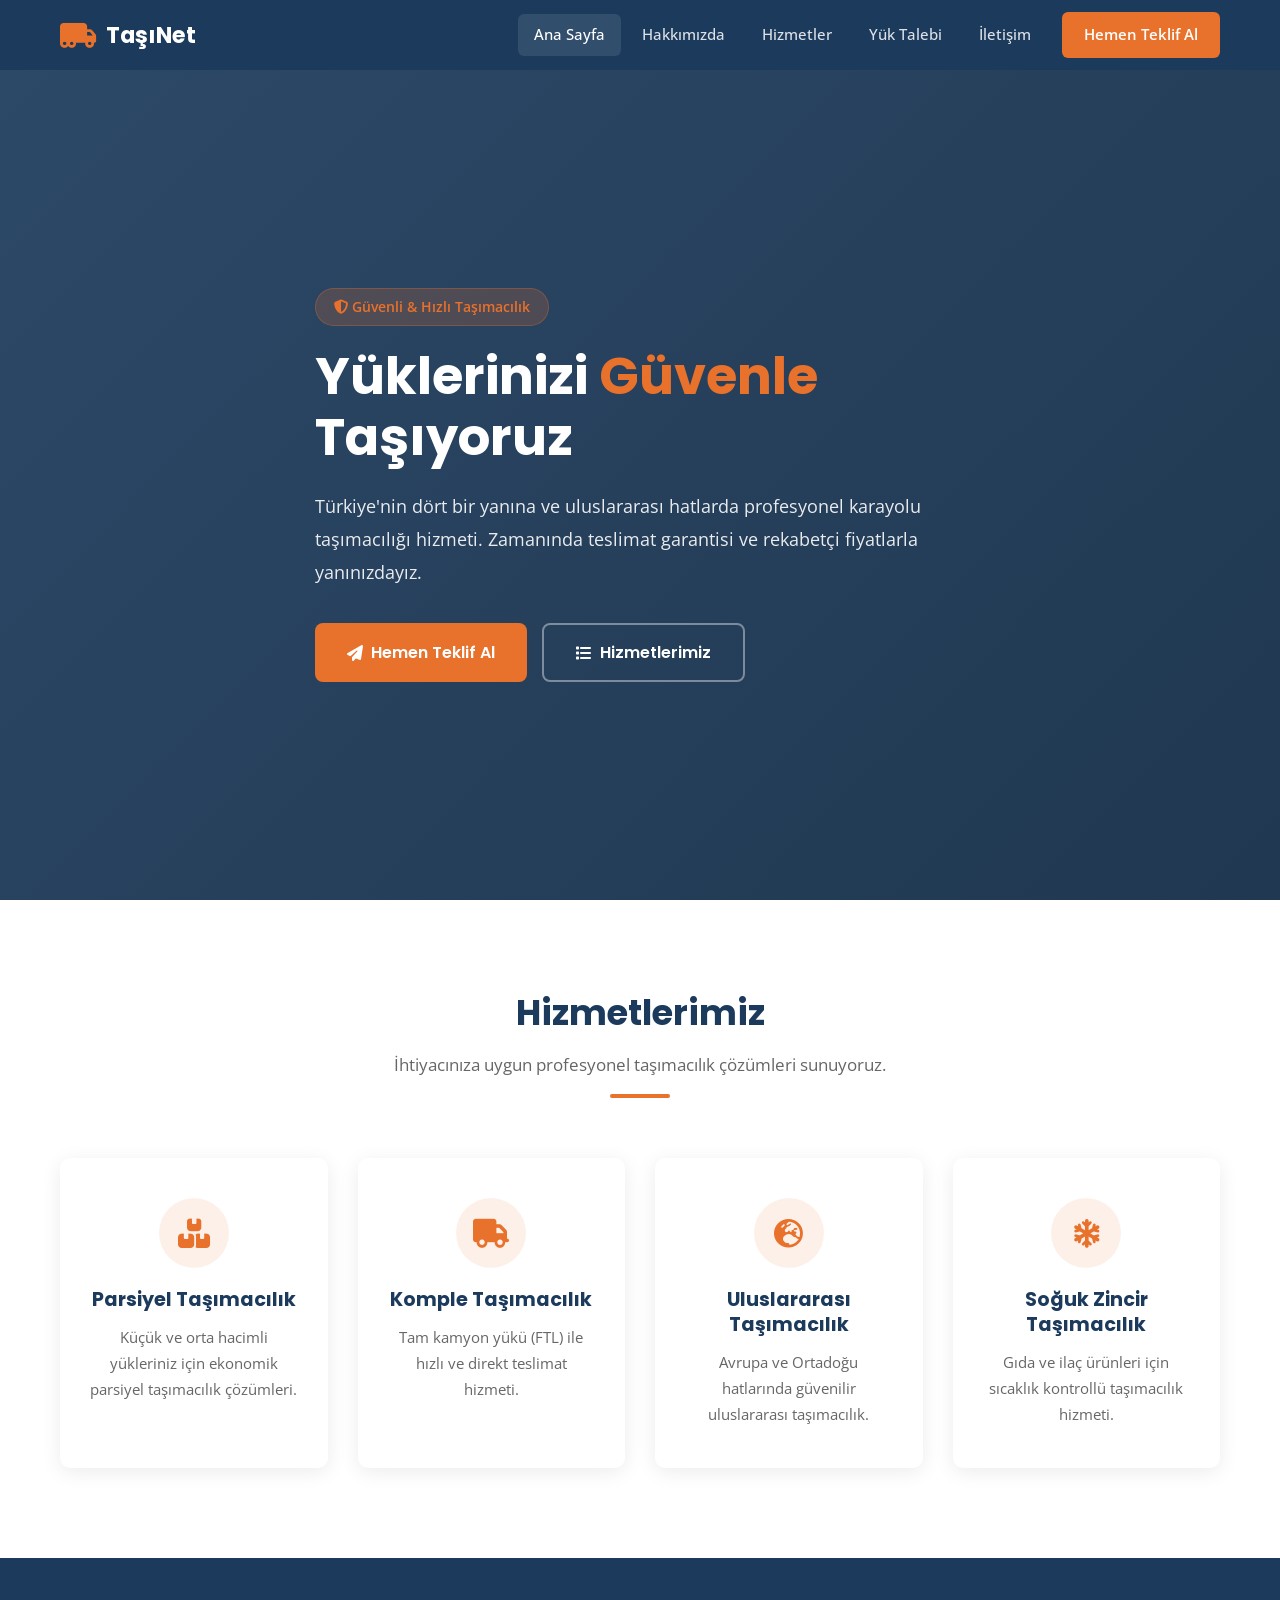
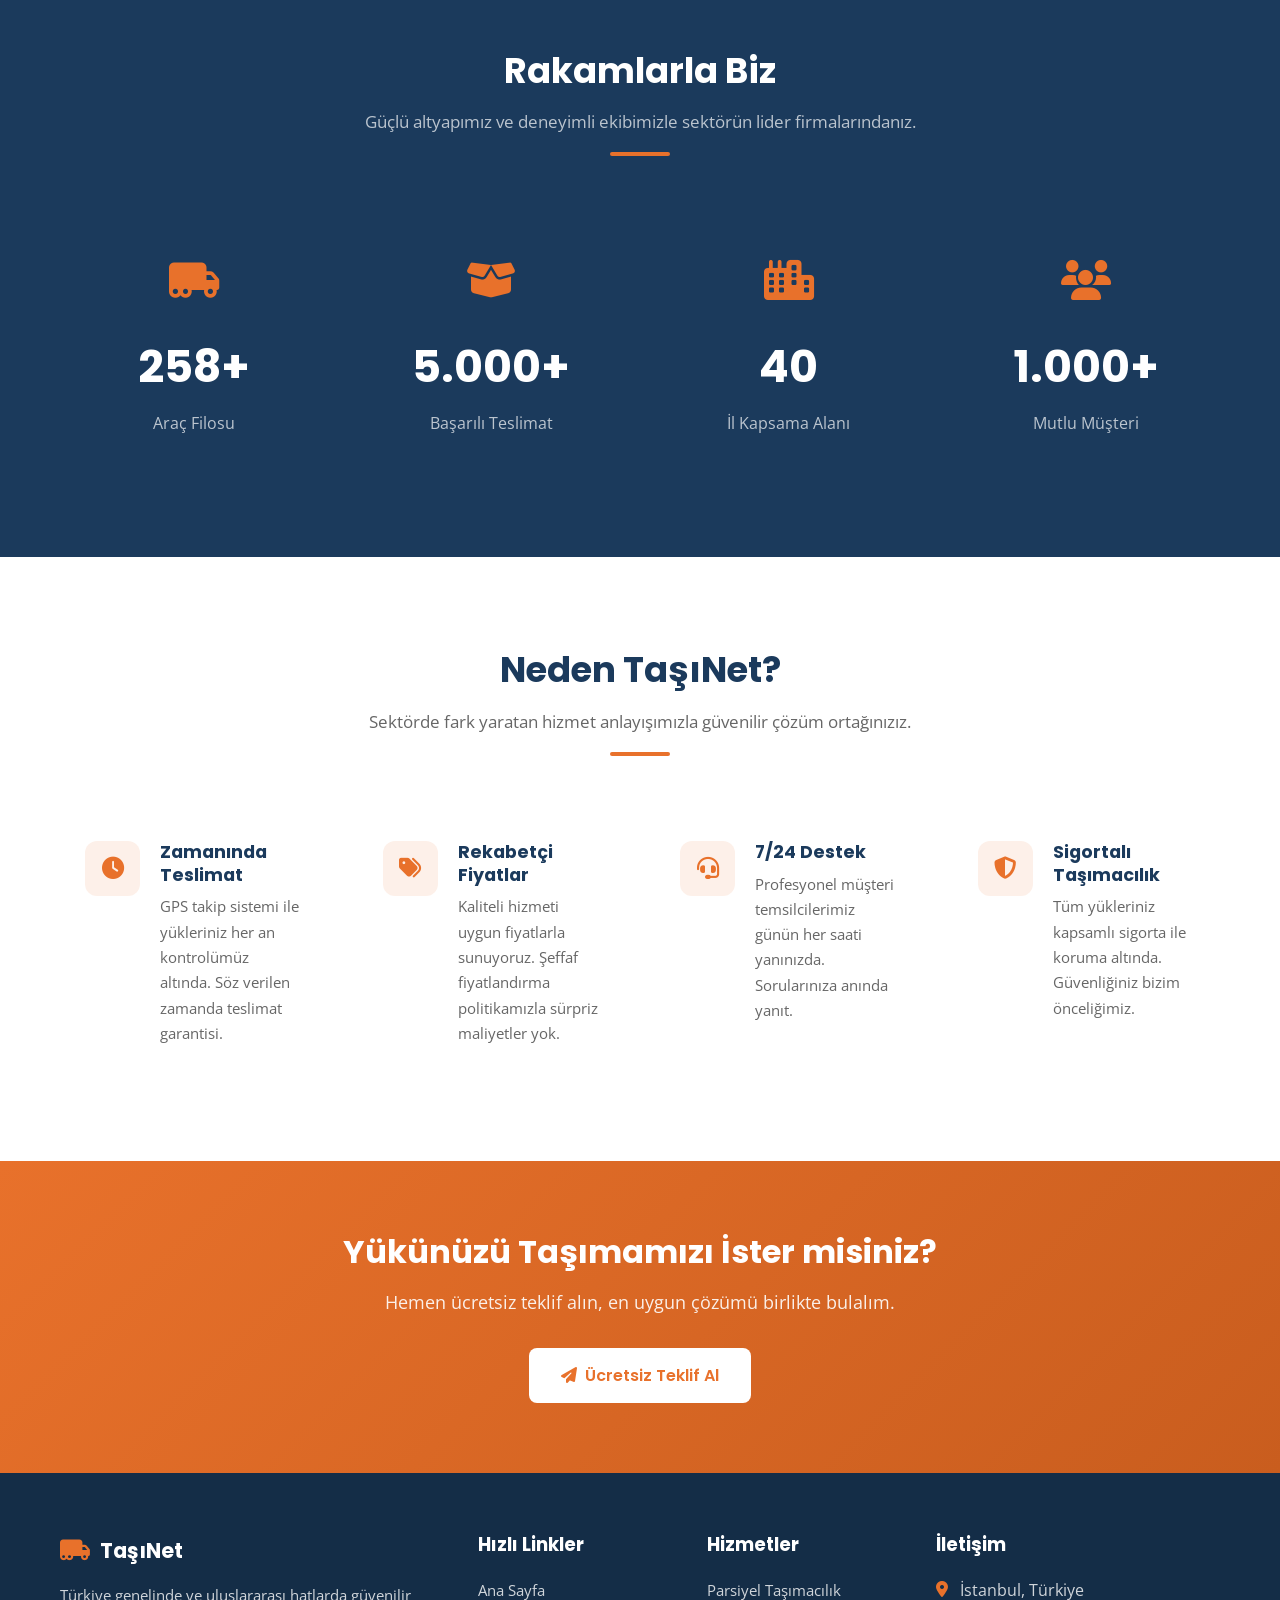
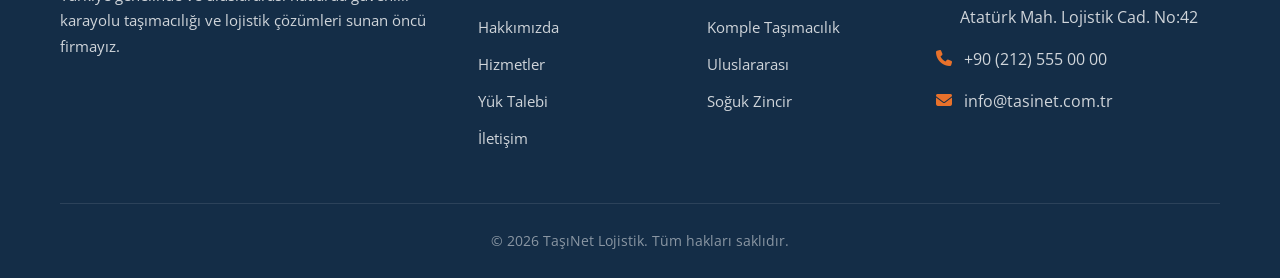
==== index.html @ 567c026e "TaşıNet Lojistik web sitesi - ilk sürüm Karayolu taşımacılığı ve lojistik hizmet platformu. 5 sayfa:" ====
<!DOCTYPE html>
<html lang="tr">
<head>
  <meta charset="UTF-8">
  <meta name="viewport" content="width=device-width, initial-scale=1.0">
  <title>TaşıNet Lojistik | Güvenilir Karayolu Taşımacılığı</title>
  <link rel="preconnect" href="https://fonts.googleapis.com">
  <link href="https://fonts.googleapis.com/css2?family=Open+Sans:wght@400;600&family=Poppins:wght@600;700&display=swap" rel="stylesheet">
  <link rel="stylesheet" href="https://cdnjs.cloudflare.com/ajax/libs/font-awesome/6.5.1/css/all.min.css">
  <link rel="stylesheet" href="css/style.css">
</head>
<body>

  <!-- Navbar -->
  <nav class="navbar">
    <div class="container">
      <a href="index.html" class="logo">
        <i class="fas fa-truck-moving"></i>
        TaşıNet
      </a>
      <div class="nav-links">
        <a href="index.html" class="active">Ana Sayfa</a>
        <a href="hakkimizda.html">Hakkımızda</a>
        <a href="hizmetler.html">Hizmetler</a>
        <a href="talep.html">Yük Talebi</a>
        <a href="iletisim.html">İletişim</a>
        <a href="talep.html" class="btn-nav">Hemen Teklif Al</a>
      </div>
      <button class="hamburger" aria-label="Menü">
        <span></span>
        <span></span>
        <span></span>
      </button>
    </div>
  </nav>

  <!-- Hero Section -->
  <section class="hero">
    <div class="container">
      <div class="hero-content">
        <span class="hero-badge"><i class="fas fa-shield-halved"></i> Güvenli & Hızlı Taşımacılık</span>
        <h1>Yüklerinizi <span>Güvenle</span> Taşıyoruz</h1>
        <p>Türkiye'nin dört bir yanına ve uluslararası hatlarda profesyonel karayolu taşımacılığı hizmeti. Zamanında teslimat garantisi ve rekabetçi fiyatlarla yanınızdayız.</p>
        <div class="hero-buttons">
          <a href="talep.html" class="btn btn-primary"><i class="fas fa-paper-plane"></i> Hemen Teklif Al</a>
          <a href="hizmetler.html" class="btn btn-secondary"><i class="fas fa-list"></i> Hizmetlerimiz</a>
        </div>
      </div>
    </div>
  </section>

  <!-- Services Section -->
  <section class="section">
    <div class="container">
      <div class="section-header fade-in">
        <h2>Hizmetlerimiz</h2>
        <p>İhtiyacınıza uygun profesyonel taşımacılık çözümleri sunuyoruz.</p>
        <span class="line"></span>
      </div>
      <div class="services-grid">
        <div class="service-card fade-in">
          <div class="icon"><i class="fas fa-boxes-stacked"></i></div>
          <h3>Parsiyel Taşımacılık</h3>
          <p>Küçük ve orta hacimli yükleriniz için ekonomik parsiyel taşımacılık çözümleri.</p>
        </div>
        <div class="service-card fade-in">
          <div class="icon"><i class="fas fa-truck"></i></div>
          <h3>Komple Taşımacılık</h3>
          <p>Tam kamyon yükü (FTL) ile hızlı ve direkt teslimat hizmeti.</p>
        </div>
        <div class="service-card fade-in">
          <div class="icon"><i class="fas fa-globe-europe"></i></div>
          <h3>Uluslararası Taşımacılık</h3>
          <p>Avrupa ve Ortadoğu hatlarında güvenilir uluslararası taşımacılık.</p>
        </div>
        <div class="service-card fade-in">
          <div class="icon"><i class="fas fa-snowflake"></i></div>
          <h3>Soğuk Zincir Taşımacılık</h3>
          <p>Gıda ve ilaç ürünleri için sıcaklık kontrollü taşımacılık hizmeti.</p>
        </div>
      </div>
    </div>
  </section>

  <!-- Stats Section -->
  <section class="section section-dark stats-section">
    <div class="container">
      <div class="section-header fade-in">
        <h2>Rakamlarla Biz</h2>
        <p>Güçlü altyapımız ve deneyimli ekibimizle sektörün lider firmalarındanız.</p>
        <span class="line"></span>
      </div>
      <div class="stats-grid fade-in">
        <div class="stat-item">
          <div class="stat-icon"><i class="fas fa-truck-moving"></i></div>
          <div class="stat-number" data-target="500" data-suffix="+">0</div>
          <div class="stat-label">Araç Filosu</div>
        </div>
        <div class="stat-item">
          <div class="stat-icon"><i class="fas fa-box-open"></i></div>
          <div class="stat-number" data-target="10000" data-suffix="+">0</div>
          <div class="stat-label">Başarılı Teslimat</div>
        </div>
        <div class="stat-item">
          <div class="stat-icon"><i class="fas fa-city"></i></div>
          <div class="stat-number" data-target="81" data-suffix="">0</div>
          <div class="stat-label">İl Kapsama Alanı</div>
        </div>
        <div class="stat-item">
          <div class="stat-icon"><i class="fas fa-users"></i></div>
          <div class="stat-number" data-target="2000" data-suffix="+">0</div>
          <div class="stat-label">Mutlu Müşteri</div>
        </div>
      </div>
    </div>
  </section>

  <!-- Why Us Section -->
  <section class="section">
    <div class="container">
      <div class="section-header fade-in">
        <h2>Neden TaşıNet?</h2>
        <p>Sektörde fark yaratan hizmet anlayışımızla güvenilir çözüm ortağınızız.</p>
        <span class="line"></span>
      </div>
      <div class="why-grid">
        <div class="why-card fade-in">
          <div class="why-icon"><i class="fas fa-clock"></i></div>
          <div>
            <h3>Zamanında Teslimat</h3>
            <p>GPS takip sistemi ile yükleriniz her an kontrolümüz altında. Söz verilen zamanda teslimat garantisi.</p>
          </div>
        </div>
        <div class="why-card fade-in">
          <div class="why-icon"><i class="fas fa-tags"></i></div>
          <div>
            <h3>Rekabetçi Fiyatlar</h3>
            <p>Kaliteli hizmeti uygun fiyatlarla sunuyoruz. Şeffaf fiyatlandırma politikamızla sürpriz maliyetler yok.</p>
          </div>
        </div>
        <div class="why-card fade-in">
          <div class="why-icon"><i class="fas fa-headset"></i></div>
          <div>
            <h3>7/24 Destek</h3>
            <p>Profesyonel müşteri temsilcilerimiz günün her saati yanınızda. Sorularınıza anında yanıt.</p>
          </div>
        </div>
        <div class="why-card fade-in">
          <div class="why-icon"><i class="fas fa-shield-halved"></i></div>
          <div>
            <h3>Sigortalı Taşımacılık</h3>
            <p>Tüm yükleriniz kapsamlı sigorta ile koruma altında. Güvenliğiniz bizim önceliğimiz.</p>
          </div>
        </div>
      </div>
    </div>
  </section>

  <!-- CTA Section -->
  <section class="cta-section">
    <div class="container">
      <h2>Yükünüzü Taşımamızı İster misiniz?</h2>
      <p>Hemen ücretsiz teklif alın, en uygun çözümü birlikte bulalım.</p>
      <a href="talep.html" class="btn btn-white"><i class="fas fa-paper-plane"></i> Ücretsiz Teklif Al</a>
    </div>
  </section>

  <!-- Footer -->
  <footer class="footer">
    <div class="container">
      <div class="footer-grid">
        <div class="footer-col">
          <div class="footer-logo">
            <i class="fas fa-truck-moving"></i> TaşıNet
          </div>
          <p>Türkiye genelinde ve uluslararası hatlarda güvenilir karayolu taşımacılığı ve lojistik çözümleri sunan öncü firmayız.</p>
        </div>
        <div class="footer-col">
          <h3>Hızlı Linkler</h3>
          <ul>
            <li><a href="index.html">Ana Sayfa</a></li>
            <li><a href="hakkimizda.html">Hakkımızda</a></li>
            <li><a href="hizmetler.html">Hizmetler</a></li>
            <li><a href="talep.html">Yük Talebi</a></li>
            <li><a href="iletisim.html">İletişim</a></li>
          </ul>
        </div>
        <div class="footer-col">
          <h3>Hizmetler</h3>
          <ul>
            <li><a href="hizmetler.html">Parsiyel Taşımacılık</a></li>
            <li><a href="hizmetler.html">Komple Taşımacılık</a></li>
            <li><a href="hizmetler.html">Uluslararası</a></li>
            <li><a href="hizmetler.html">Soğuk Zincir</a></li>
          </ul>
        </div>
        <div class="footer-col">
          <h3>İletişim</h3>
          <div class="contact-item">
            <i class="fas fa-location-dot"></i>
            <span>İstanbul, Türkiye<br>Atatürk Mah. Lojistik Cad. No:42</span>
          </div>
          <div class="contact-item">
            <i class="fas fa-phone"></i>
            <span>+90 (212) 555 00 00</span>
          </div>
          <div class="contact-item">
            <i class="fas fa-envelope"></i>
            <span>info@tasinet.com.tr</span>
          </div>
        </div>
      </div>
      <div class="footer-bottom">
        &copy; 2026 TaşıNet Lojistik. Tüm hakları saklıdır.
      </div>
    </div>
  </footer>

  <script src="js/main.js"></script>
</body>
</html>
---- css/style.css ----
/* ===== CSS Variables ===== */
:root {
  --primary: #1B3A5C;
  --primary-dark: #142d47;
  --accent: #E8712B;
  --accent-hover: #d4621f;
  --bg-white: #FFFFFF;
  --bg-light: #F5F7FA;
  --text-dark: #333333;
  --text-light: #666666;
  --text-white: #FFFFFF;
  --shadow: 0 4px 20px rgba(0,0,0,0.08);
  --shadow-hover: 0 8px 30px rgba(0,0,0,0.15);
  --radius: 10px;
  --transition: 0.3s ease;
}

/* ===== Reset & Base ===== */
*, *::before, *::after {
  margin: 0;
  padding: 0;
  box-sizing: border-box;
}

html {
  scroll-behavior: smooth;
}

body {
  font-family: 'Open Sans', sans-serif;
  color: var(--text-dark);
  background: var(--bg-white);
  line-height: 1.7;
}

h1, h2, h3, h4, h5, h6 {
  font-family: 'Poppins', sans-serif;
  font-weight: 700;
  line-height: 1.3;
}

a {
  text-decoration: none;
  color: inherit;
}

ul {
  list-style: none;
}

img {
  max-width: 100%;
  height: auto;
}

.container {
  max-width: 1200px;
  margin: 0 auto;
  padding: 0 20px;
}

/* ===== Navbar ===== */
.navbar {
  position: fixed;
  top: 0;
  left: 0;
  width: 100%;
  z-index: 1000;
  background: var(--primary);
  padding: 0 0;
  transition: var(--transition);
}

.navbar.scrolled {
  background: var(--primary-dark);
  box-shadow: 0 2px 20px rgba(0,0,0,0.3);
}

.navbar .container {
  display: flex;
  align-items: center;
  justify-content: space-between;
  height: 70px;
}

.navbar .logo {
  display: flex;
  align-items: center;
  gap: 10px;
  color: var(--text-white);
  font-family: 'Poppins', sans-serif;
  font-size: 1.4rem;
  font-weight: 700;
}

.navbar .logo i {
  font-size: 1.8rem;
  color: var(--accent);
}

.nav-links {
  display: flex;
  align-items: center;
  gap: 5px;
}

.nav-links a {
  color: rgba(255,255,255,0.85);
  padding: 8px 16px;
  border-radius: 6px;
  font-size: 0.95rem;
  font-weight: 500;
  transition: var(--transition);
}

.nav-links a:hover,
.nav-links a.active {
  color: var(--text-white);
  background: rgba(255,255,255,0.1);
}

.nav-links .btn-nav {
  background: var(--accent);
  color: var(--text-white);
  padding: 10px 22px;
  border-radius: 6px;
  margin-left: 10px;
  font-weight: 600;
}

.nav-links .btn-nav:hover {
  background: var(--accent-hover);
}

.hamburger {
  display: none;
  flex-direction: column;
  gap: 5px;
  cursor: pointer;
  padding: 5px;
  background: none;
  border: none;
}

.hamburger span {
  display: block;
  width: 26px;
  height: 3px;
  background: var(--text-white);
  border-radius: 3px;
  transition: var(--transition);
}

.hamburger.active span:nth-child(1) {
  transform: rotate(45deg) translate(5px, 6px);
}

.hamburger.active span:nth-child(2) {
  opacity: 0;
}

.hamburger.active span:nth-child(3) {
  transform: rotate(-45deg) translate(5px, -6px);
}

/* ===== Hero Section ===== */
.hero {
  position: relative;
  min-height: 100vh;
  display: flex;
  align-items: center;
  background: linear-gradient(135deg, rgba(27,58,92,0.92) 0%, rgba(20,45,71,0.95) 100%),
              url('../img/hero-bg.jpg') center/cover no-repeat;
  color: var(--text-white);
  padding-top: 70px;
}

.hero-content {
  max-width: 650px;
}

.hero-badge {
  display: inline-block;
  background: rgba(232,113,43,0.2);
  color: var(--accent);
  padding: 6px 18px;
  border-radius: 30px;
  font-size: 0.9rem;
  font-weight: 600;
  margin-bottom: 20px;
  border: 1px solid rgba(232,113,43,0.3);
}

.hero h1 {
  font-size: 3.2rem;
  margin-bottom: 20px;
  line-height: 1.2;
}

.hero h1 span {
  color: var(--accent);
}

.hero p {
  font-size: 1.15rem;
  opacity: 0.9;
  margin-bottom: 35px;
  line-height: 1.8;
}

.hero-buttons {
  display: flex;
  gap: 15px;
  flex-wrap: wrap;
}

/* ===== Buttons ===== */
.btn {
  display: inline-flex;
  align-items: center;
  gap: 8px;
  padding: 14px 32px;
  border-radius: 8px;
  font-size: 1rem;
  font-weight: 600;
  font-family: 'Poppins', sans-serif;
  cursor: pointer;
  transition: var(--transition);
  border: none;
}

.btn-primary {
  background: var(--accent);
  color: var(--text-white);
}

.btn-primary:hover {
  background: var(--accent-hover);
  transform: translateY(-2px);
  box-shadow: 0 6px 20px rgba(232,113,43,0.4);
}

.btn-secondary {
  background: transparent;
  color: var(--text-white);
  border: 2px solid rgba(255,255,255,0.4);
}

.btn-secondary:hover {
  border-color: var(--text-white);
  background: rgba(255,255,255,0.1);
  transform: translateY(-2px);
}

/* ===== Section Common ===== */
.section {
  padding: 90px 0;
}

.section-light {
  background: var(--bg-light);
}

.section-dark {
  background: var(--primary);
  color: var(--text-white);
}

.section-header {
  text-align: center;
  margin-bottom: 60px;
}

.section-header h2 {
  font-size: 2.2rem;
  color: var(--primary);
  margin-bottom: 15px;
}

.section-dark .section-header h2 {
  color: var(--text-white);
}

.section-header p {
  color: var(--text-light);
  font-size: 1.05rem;
  max-width: 600px;
  margin: 0 auto;
}

.section-dark .section-header p {
  color: rgba(255,255,255,0.7);
}

.section-header .line {
  display: block;
  width: 60px;
  height: 4px;
  background: var(--accent);
  margin: 15px auto 0;
  border-radius: 2px;
}

/* ===== Service Cards ===== */
.services-grid {
  display: grid;
  grid-template-columns: repeat(auto-fit, minmax(260px, 1fr));
  gap: 30px;
}

.service-card {
  background: var(--bg-white);
  border-radius: var(--radius);
  padding: 40px 30px;
  text-align: center;
  box-shadow: var(--shadow);
  transition: var(--transition);
  position: relative;
  overflow: hidden;
}

.service-card::before {
  content: '';
  position: absolute;
  top: 0;
  left: 0;
  width: 100%;
  height: 4px;
  background: var(--accent);
  transform: scaleX(0);
  transition: var(--transition);
}

.service-card:hover {
  transform: translateY(-8px);
  box-shadow: var(--shadow-hover);
}

.service-card:hover::before {
  transform: scaleX(1);
}

.service-card .icon {
  width: 70px;
  height: 70px;
  background: rgba(232,113,43,0.1);
  border-radius: 50%;
  display: flex;
  align-items: center;
  justify-content: center;
  margin: 0 auto 20px;
  font-size: 1.8rem;
  color: var(--accent);
  transition: var(--transition);
}

.service-card:hover .icon {
  background: var(--accent);
  color: var(--text-white);
}

.service-card h3 {
  font-size: 1.2rem;
  margin-bottom: 12px;
  color: var(--primary);
}

.service-card p {
  color: var(--text-light);
  font-size: 0.95rem;
}

/* ===== Stats Section ===== */
.stats-grid {
  display: grid;
  grid-template-columns: repeat(auto-fit, minmax(200px, 1fr));
  gap: 30px;
  text-align: center;
}

.stat-item {
  padding: 30px;
}

.stat-item .stat-icon {
  font-size: 2.5rem;
  color: var(--accent);
  margin-bottom: 15px;
}

.stat-item .stat-number {
  font-family: 'Poppins', sans-serif;
  font-size: 2.8rem;
  font-weight: 700;
  color: var(--text-white);
  margin-bottom: 5px;
}

.stat-item .stat-label {
  font-size: 1rem;
  color: rgba(255,255,255,0.7);
}

/* ===== Why Us Section ===== */
.why-grid {
  display: grid;
  grid-template-columns: repeat(auto-fit, minmax(250px, 1fr));
  gap: 30px;
}

.why-card {
  display: flex;
  gap: 20px;
  padding: 25px;
  border-radius: var(--radius);
  transition: var(--transition);
}

.why-card:hover {
  background: var(--bg-light);
}

.why-card .why-icon {
  flex-shrink: 0;
  width: 55px;
  height: 55px;
  background: rgba(232,113,43,0.1);
  border-radius: 12px;
  display: flex;
  align-items: center;
  justify-content: center;
  font-size: 1.4rem;
  color: var(--accent);
}

.why-card h3 {
  font-size: 1.1rem;
  margin-bottom: 8px;
  color: var(--primary);
}

.why-card p {
  color: var(--text-light);
  font-size: 0.93rem;
}

/* ===== CTA Section ===== */
.cta-section {
  background: linear-gradient(135deg, var(--accent) 0%, #c95d1e 100%);
  padding: 70px 0;
  text-align: center;
  color: var(--text-white);
}

.cta-section h2 {
  font-size: 2rem;
  margin-bottom: 15px;
}

.cta-section p {
  font-size: 1.1rem;
  opacity: 0.9;
  margin-bottom: 30px;
}

.btn-white {
  background: var(--bg-white);
  color: var(--accent);
}

.btn-white:hover {
  background: var(--bg-light);
  transform: translateY(-2px);
  box-shadow: 0 6px 20px rgba(0,0,0,0.2);
}

/* ===== Footer ===== */
.footer {
  background: var(--primary-dark);
  color: rgba(255,255,255,0.8);
  padding: 60px 0 0;
}

.footer-grid {
  display: grid;
  grid-template-columns: 2fr 1fr 1fr 1.5fr;
  gap: 40px;
  padding-bottom: 40px;
  border-bottom: 1px solid rgba(255,255,255,0.1);
}

.footer-col h3 {
  color: var(--text-white);
  font-size: 1.15rem;
  margin-bottom: 20px;
}

.footer-col .footer-logo {
  display: flex;
  align-items: center;
  gap: 10px;
  color: var(--text-white);
  font-family: 'Poppins', sans-serif;
  font-size: 1.3rem;
  font-weight: 700;
  margin-bottom: 15px;
}

.footer-col .footer-logo i {
  color: var(--accent);
  font-size: 1.5rem;
}

.footer-col p {
  font-size: 0.93rem;
  line-height: 1.7;
}

.footer-col ul li {
  margin-bottom: 10px;
}

.footer-col ul li a {
  font-size: 0.93rem;
  transition: var(--transition);
}

.footer-col ul li a:hover {
  color: var(--accent);
  padding-left: 5px;
}

.footer-col .contact-item {
  display: flex;
  gap: 12px;
  margin-bottom: 15px;
  align-items: flex-start;
}

.footer-col .contact-item i {
  color: var(--accent);
  margin-top: 4px;
}

.footer-bottom {
  text-align: center;
  padding: 25px 0;
  font-size: 0.88rem;
  color: rgba(255,255,255,0.5);
}

/* ===== Page Header (inner pages) ===== */
.page-header {
  background: linear-gradient(135deg, rgba(27,58,92,0.95), rgba(20,45,71,0.98)),
              url('../img/page-bg.jpg') center/cover no-repeat;
  padding: 140px 0 70px;
  text-align: center;
  color: var(--text-white);
}

.page-header h1 {
  font-size: 2.5rem;
  margin-bottom: 10px;
}

.page-header .breadcrumb {
  display: flex;
  justify-content: center;
  gap: 10px;
  font-size: 0.95rem;
  color: rgba(255,255,255,0.7);
}

.page-header .breadcrumb a {
  color: var(--accent);
}

/* ===== About Page ===== */
.about-content {
  display: grid;
  grid-template-columns: 1fr 1fr;
  gap: 50px;
  align-items: center;
}

.about-image {
  background: linear-gradient(135deg, var(--bg-light), #e0e5ec);
  border-radius: var(--radius);
  height: 400px;
  display: flex;
  align-items: center;
  justify-content: center;
  font-size: 5rem;
  color: var(--primary);
}

.about-text h2 {
  font-size: 2rem;
  color: var(--primary);
  margin-bottom: 20px;
}

.about-text p {
  color: var(--text-light);
  margin-bottom: 15px;
}

.vision-mission {
  display: grid;
  grid-template-columns: 1fr 1fr;
  gap: 30px;
}

.vm-card {
  background: var(--bg-white);
  padding: 35px 30px;
  border-radius: var(--radius);
  box-shadow: var(--shadow);
  text-align: center;
}

.vm-card i {
  font-size: 2.5rem;
  color: var(--accent);
  margin-bottom: 15px;
}

.vm-card h3 {
  color: var(--primary);
  margin-bottom: 12px;
  font-size: 1.3rem;
}

.vm-card p {
  color: var(--text-light);
  font-size: 0.95rem;
}

.timeline {
  max-width: 700px;
  margin: 0 auto;
  position: relative;
  padding-left: 40px;
}

.timeline::before {
  content: '';
  position: absolute;
  left: 15px;
  top: 0;
  bottom: 0;
  width: 3px;
  background: var(--accent);
  border-radius: 2px;
}

.timeline-item {
  position: relative;
  margin-bottom: 35px;
}

.timeline-item::before {
  content: '';
  position: absolute;
  left: -32px;
  top: 5px;
  width: 14px;
  height: 14px;
  background: var(--accent);
  border-radius: 50%;
  border: 3px solid var(--bg-light);
}

.timeline-item h3 {
  color: var(--accent);
  font-size: 1.1rem;
  margin-bottom: 5px;
}

.timeline-item p {
  color: var(--text-light);
  font-size: 0.95rem;
}

.fleet-grid {
  display: grid;
  grid-template-columns: repeat(auto-fit, minmax(200px, 1fr));
  gap: 25px;
  text-align: center;
}

.fleet-item {
  background: var(--bg-white);
  padding: 30px 20px;
  border-radius: var(--radius);
  box-shadow: var(--shadow);
  transition: var(--transition);
}

.fleet-item:hover {
  transform: translateY(-5px);
  box-shadow: var(--shadow-hover);
}

.fleet-item i {
  font-size: 2.5rem;
  color: var(--primary);
  margin-bottom: 12px;
}

.fleet-item h3 {
  font-size: 2rem;
  color: var(--accent);
  margin-bottom: 5px;
}

.fleet-item p {
  color: var(--text-light);
  font-size: 0.9rem;
}

/* ===== Services Page ===== */
.service-detail-card {
  background: var(--bg-white);
  border-radius: var(--radius);
  box-shadow: var(--shadow);
  overflow: hidden;
  transition: var(--transition);
}

.service-detail-card:hover {
  box-shadow: var(--shadow-hover);
  transform: translateY(-5px);
}

.service-detail-card .card-image {
  height: 200px;
  background: linear-gradient(135deg, var(--primary), var(--primary-dark));
  display: flex;
  align-items: center;
  justify-content: center;
  font-size: 4rem;
  color: var(--accent);
}

.service-detail-card .card-body {
  padding: 30px;
}

.service-detail-card h3 {
  font-size: 1.3rem;
  color: var(--primary);
  margin-bottom: 12px;
}

.service-detail-card p {
  color: var(--text-light);
  font-size: 0.95rem;
  margin-bottom: 15px;
}

.service-detail-card ul {
  padding-left: 0;
}

.service-detail-card ul li {
  color: var(--text-light);
  font-size: 0.9rem;
  padding: 5px 0;
  padding-left: 20px;
  position: relative;
}

.service-detail-card ul li::before {
  content: '\f00c';
  font-family: 'Font Awesome 6 Free';
  font-weight: 900;
  position: absolute;
  left: 0;
  color: var(--accent);
  font-size: 0.8rem;
}

/* ===== Form Styles ===== */
.form-section {
  max-width: 800px;
  margin: 0 auto;
}

.form-grid {
  display: grid;
  grid-template-columns: 1fr 1fr;
  gap: 20px;
}

.form-group {
  margin-bottom: 20px;
}

.form-group.full-width {
  grid-column: 1 / -1;
}

.form-group label {
  display: block;
  font-weight: 600;
  color: var(--primary);
  margin-bottom: 8px;
  font-size: 0.95rem;
}

.form-group label .required {
  color: #e74c3c;
}

.form-group input,
.form-group select,
.form-group textarea {
  width: 100%;
  padding: 12px 16px;
  border: 2px solid #e0e5ec;
  border-radius: 8px;
  font-size: 0.95rem;
  font-family: 'Open Sans', sans-serif;
  transition: var(--transition);
  background: var(--bg-white);
  color: var(--text-dark);
}

.form-group input:focus,
.form-group select:focus,
.form-group textarea:focus {
  outline: none;
  border-color: var(--accent);
  box-shadow: 0 0 0 3px rgba(232,113,43,0.15);
}

.form-group input.error,
.form-group select.error,
.form-group textarea.error {
  border-color: #e74c3c;
}

.form-group .error-message {
  color: #e74c3c;
  font-size: 0.82rem;
  margin-top: 5px;
  display: none;
}

.form-group textarea {
  resize: vertical;
  min-height: 120px;
}

.form-success {
  display: none;
  text-align: center;
  padding: 40px;
  background: #e8f5e9;
  border-radius: var(--radius);
  margin-top: 20px;
}

.form-success i {
  font-size: 3rem;
  color: #4caf50;
  margin-bottom: 15px;
}

.form-success h3 {
  color: #2e7d32;
  margin-bottom: 10px;
}

.form-success p {
  color: var(--text-light);
}

/* ===== Contact Page ===== */
.contact-grid {
  display: grid;
  grid-template-columns: 1fr 1fr;
  gap: 50px;
}

.contact-info-cards {
  display: grid;
  gap: 20px;
  margin-bottom: 30px;
}

.contact-info-card {
  display: flex;
  gap: 15px;
  padding: 20px;
  background: var(--bg-light);
  border-radius: var(--radius);
  transition: var(--transition);
}

.contact-info-card:hover {
  background: var(--bg-white);
  box-shadow: var(--shadow);
}

.contact-info-card .info-icon {
  width: 50px;
  height: 50px;
  background: rgba(232,113,43,0.1);
  border-radius: 12px;
  display: flex;
  align-items: center;
  justify-content: center;
  font-size: 1.2rem;
  color: var(--accent);
  flex-shrink: 0;
}

.contact-info-card h4 {
  color: var(--primary);
  font-size: 1rem;
  margin-bottom: 5px;
}

.contact-info-card p {
  color: var(--text-light);
  font-size: 0.9rem;
}

.map-placeholder {
  width: 100%;
  height: 300px;
  background: var(--bg-light);
  border-radius: var(--radius);
  display: flex;
  align-items: center;
  justify-content: center;
  color: var(--text-light);
  font-size: 1.1rem;
  border: 2px dashed #d0d5dc;
}

.map-placeholder i {
  font-size: 2rem;
  margin-right: 10px;
  color: var(--accent);
}

/* ===== Scroll Animations ===== */
.fade-in {
  opacity: 0;
  transform: translateY(30px);
  transition: opacity 0.6s ease, transform 0.6s ease;
}

.fade-in.visible {
  opacity: 1;
  transform: translateY(0);
}

/* ===== Responsive ===== */
@media (max-width: 968px) {
  .footer-grid {
    grid-template-columns: 1fr 1fr;
  }

  .about-content {
    grid-template-columns: 1fr;
  }

  .about-image {
    height: 300px;
  }

  .contact-grid {
    grid-template-columns: 1fr;
  }
}

@media (max-width: 768px) {
  .hamburger {
    display: flex;
  }

  .nav-links {
    position: fixed;
    top: 70px;
    left: 0;
    width: 100%;
    background: var(--primary-dark);
    flex-direction: column;
    padding: 20px;
    gap: 5px;
    transform: translateY(-120%);
    transition: var(--transition);
    box-shadow: 0 10px 30px rgba(0,0,0,0.3);
  }

  .nav-links.active {
    transform: translateY(0);
  }

  .nav-links a {
    width: 100%;
    text-align: center;
    padding: 12px;
  }

  .nav-links .btn-nav {
    margin-left: 0;
    margin-top: 10px;
  }

  .hero h1 {
    font-size: 2.2rem;
  }

  .hero p {
    font-size: 1rem;
  }

  .hero-buttons {
    flex-direction: column;
  }

  .section {
    padding: 60px 0;
  }

  .section-header h2 {
    font-size: 1.8rem;
  }

  .stats-grid {
    grid-template-columns: 1fr 1fr;
  }

  .form-grid {
    grid-template-columns: 1fr;
  }

  .form-group.full-width {
    grid-column: auto;
  }

  .vision-mission {
    grid-template-columns: 1fr;
  }

  .footer-grid {
    grid-template-columns: 1fr;
  }

  .page-header {
    padding: 120px 0 50px;
  }

  .page-header h1 {
    font-size: 2rem;
  }
}

@media (max-width: 480px) {
  .hero h1 {
    font-size: 1.8rem;
  }

  .stat-item .stat-number {
    font-size: 2.2rem;
  }

  .btn {
    padding: 12px 24px;
    font-size: 0.9rem;
  }
}
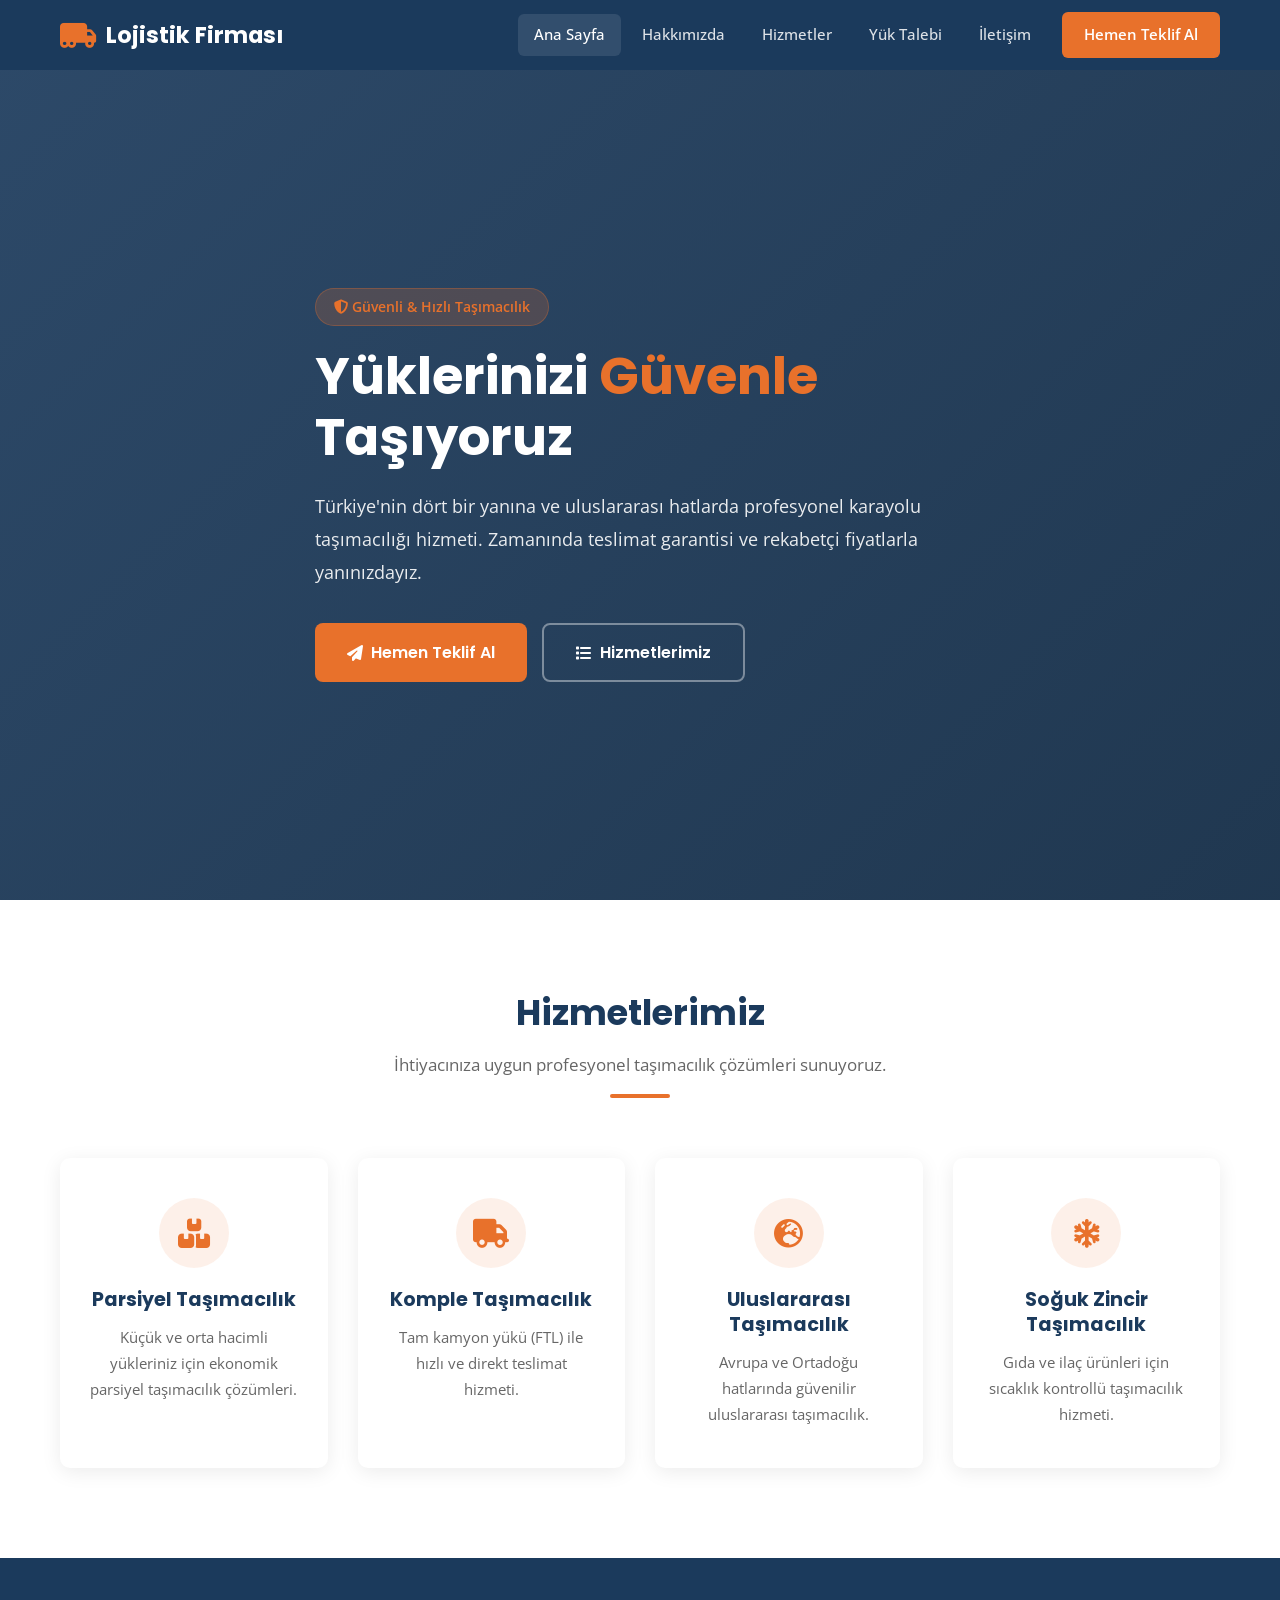
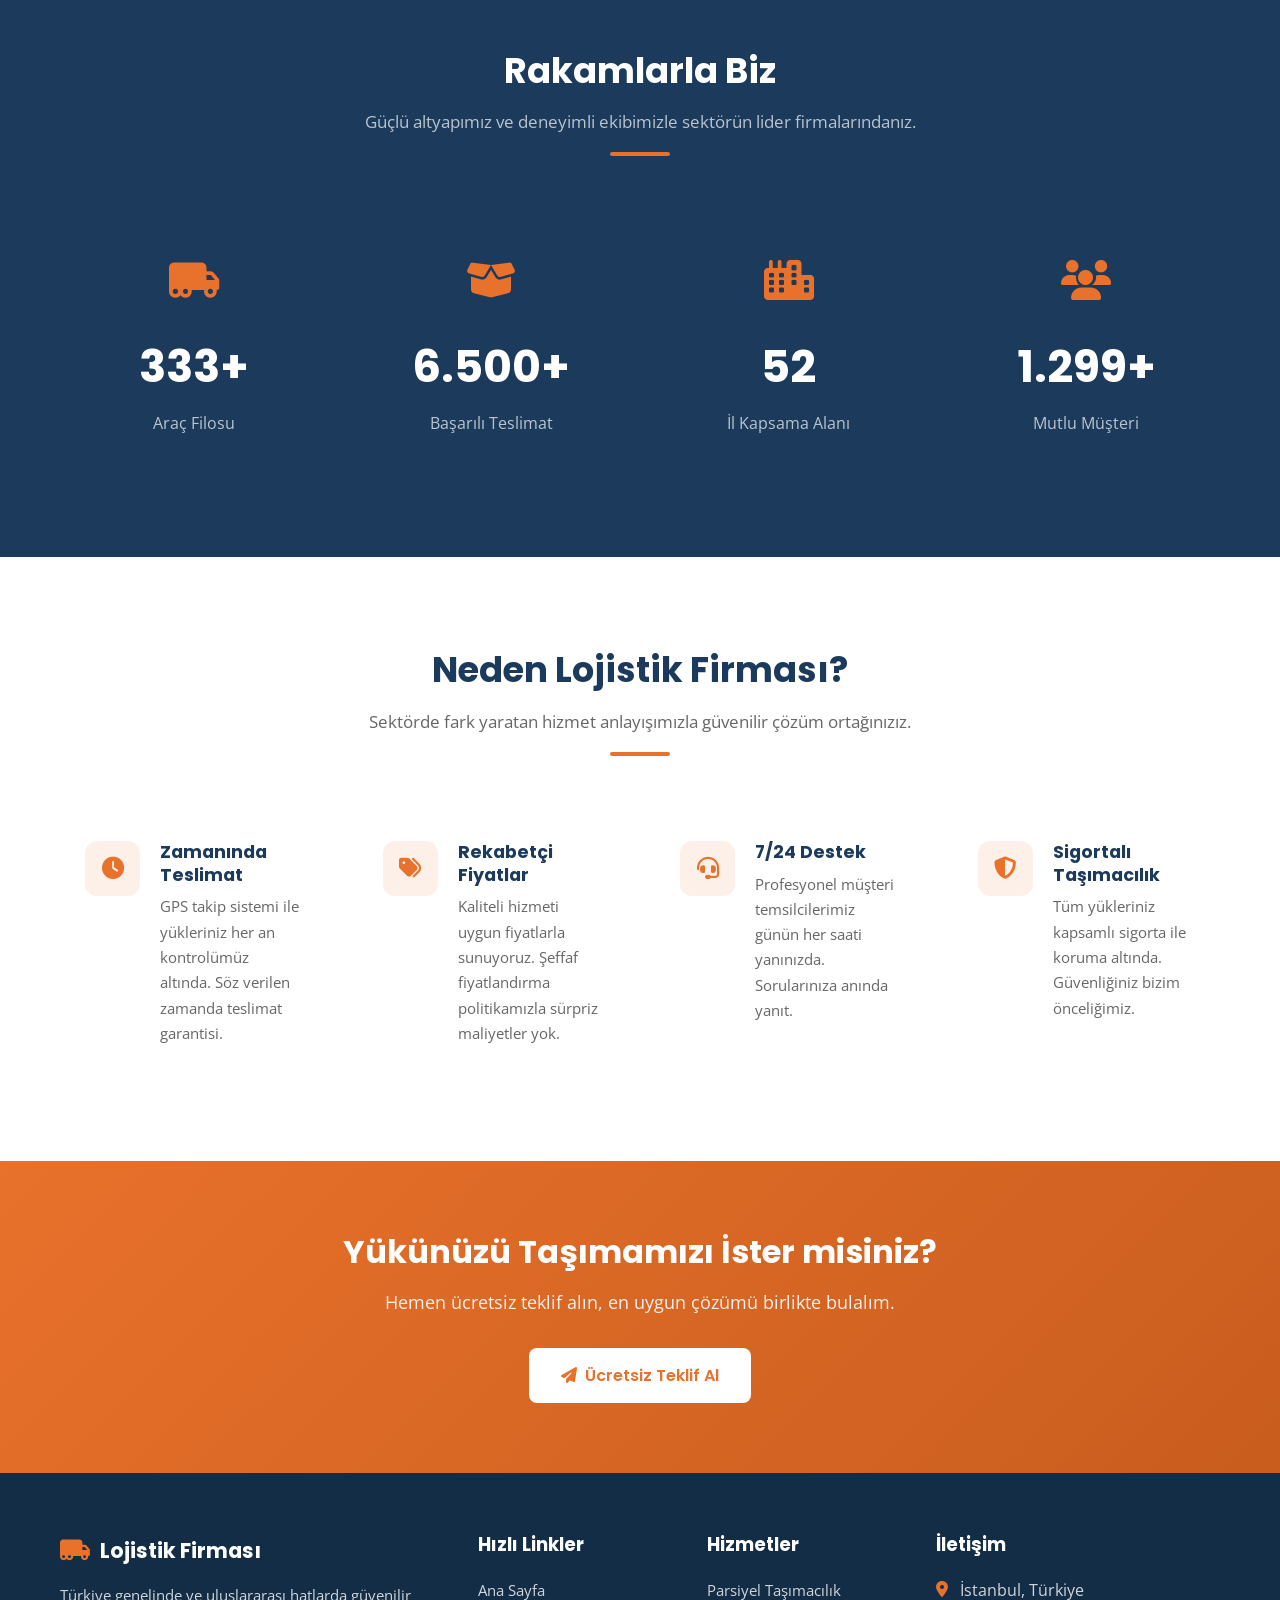
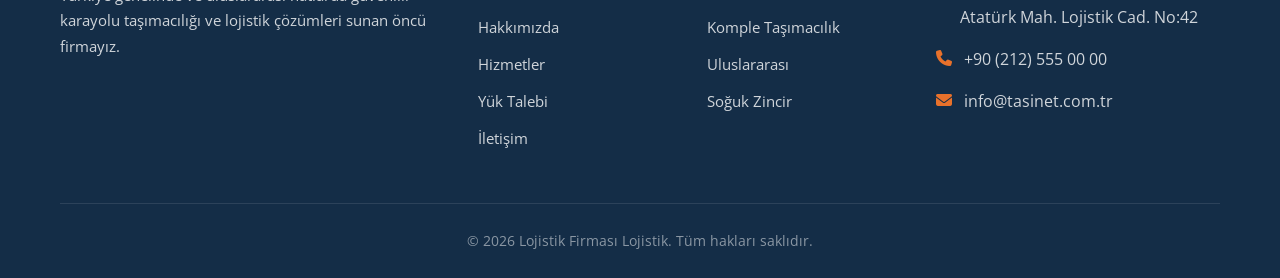
==== commit 99a36956: "TaşıNet ismi Lojistik Firması olarak değiştirildi Co-Authored-By: Claude Opus 4.6 <noreply@anthropic" ====
--- a/index.html
+++ b/index.html
@@ -3,7 +3,7 @@
 <head>
   <meta charset="UTF-8">
   <meta name="viewport" content="width=device-width, initial-scale=1.0">
-  <title>TaşıNet Lojistik | Güvenilir Karayolu Taşımacılığı</title>
+  <title>Lojistik Firması Lojistik | Güvenilir Karayolu Taşımacılığı</title>
   <link rel="preconnect" href="https://fonts.googleapis.com">
   <link href="https://fonts.googleapis.com/css2?family=Open+Sans:wght@400;600&family=Poppins:wght@600;700&display=swap" rel="stylesheet">
   <link rel="stylesheet" href="https://cdnjs.cloudflare.com/ajax/libs/font-awesome/6.5.1/css/all.min.css">
@@ -16,7 +16,7 @@
     <div class="container">
       <a href="index.html" class="logo">
         <i class="fas fa-truck-moving"></i>
-        TaşıNet
+        Lojistik Firması
       </a>
       <div class="nav-links">
         <a href="index.html" class="active">Ana Sayfa</a>
@@ -119,7 +119,7 @@
   <section class="section">
     <div class="container">
       <div class="section-header fade-in">
-        <h2>Neden TaşıNet?</h2>
+        <h2>Neden Lojistik Firması?</h2>
         <p>Sektörde fark yaratan hizmet anlayışımızla güvenilir çözüm ortağınızız.</p>
         <span class="line"></span>
       </div>
@@ -171,7 +171,7 @@
       <div class="footer-grid">
         <div class="footer-col">
           <div class="footer-logo">
-            <i class="fas fa-truck-moving"></i> TaşıNet
+            <i class="fas fa-truck-moving"></i> Lojistik Firması
           </div>
           <p>Türkiye genelinde ve uluslararası hatlarda güvenilir karayolu taşımacılığı ve lojistik çözümleri sunan öncü firmayız.</p>
         </div>
@@ -211,7 +211,7 @@
         </div>
       </div>
       <div class="footer-bottom">
-        &copy; 2026 TaşıNet Lojistik. Tüm hakları saklıdır.
+        &copy; 2026 Lojistik Firması Lojistik. Tüm hakları saklıdır.
       </div>
     </div>
   </footer>
